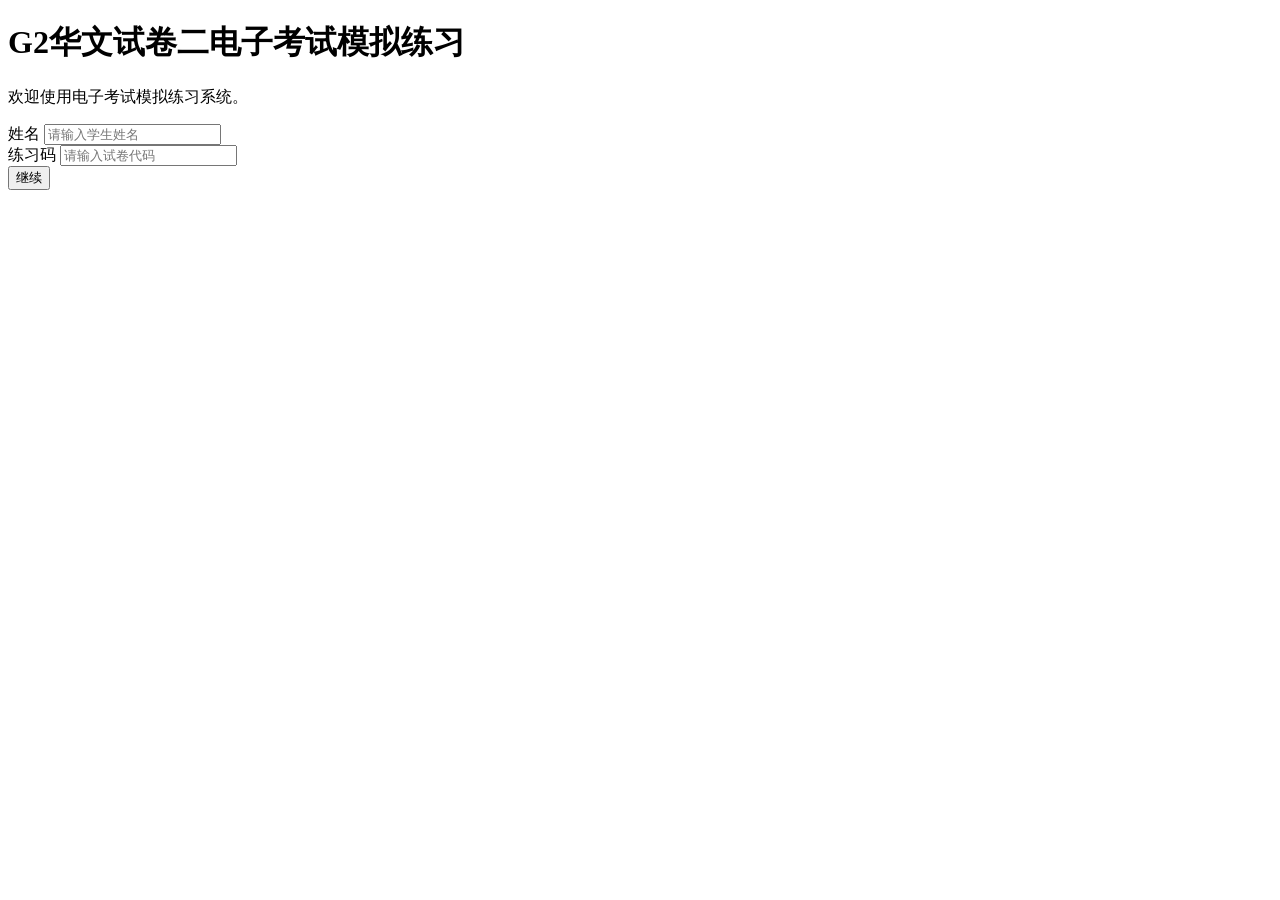
==== index.html @ bc46bff0 "Create index.html" ====
<!DOCTYPE html>
<html lang="zh-Hans">
<head>
    <meta charset="UTF-8">
    <meta name="viewport" content="width=device-width, initial-scale=1.0">
    <title>G2华文试卷二电子考试模拟练习</title>

    <link rel="stylesheet" href="css/style.css">
</head>

<body>

    <div class="container">

        <h1>G2华文试卷二电子考试模拟练习</h1>

        <p class="subtitle">
            欢迎使用电子考试模拟练习系统。
        </p>

        <div class="form-group">
            <label for="studentName">姓名</label>
            <input
                type="text"
                id="studentName"
                placeholder="请输入学生姓名"
                autocomplete="off">
        </div>

        <div class="form-group">
            <label for="paperCode">练习码</label>
            <input
                type="text"
                id="paperCode"
                placeholder="请输入试卷代码"
                autocomplete="off">
        </div>

        <button onclick="startLogin()">继续</button>

    </div>

    <script src="js/login.js"></script>

</body>
</html>
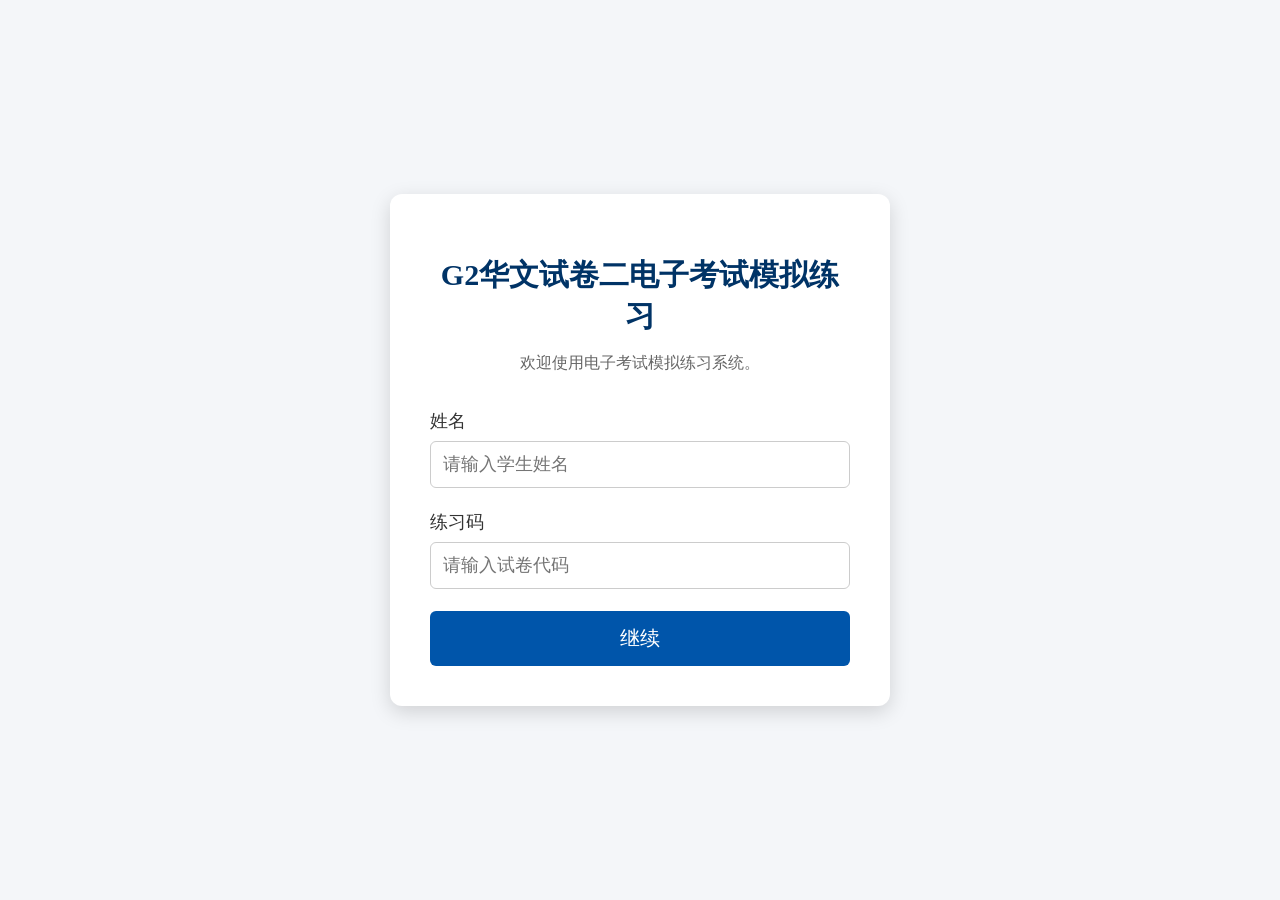
==== commit e7338a62: "Update index.html" ====
--- a/index.html
+++ b/index.html
@@ -5,7 +5,7 @@
     <meta name="viewport" content="width=device-width, initial-scale=1.0">
     <title>G2华文试卷二电子考试模拟练习</title>
 
-    <link rel="stylesheet" href="css/style.css">
+    <link rel="stylesheet" href="css/login.css">
 </head>
 
 <body>
--- a/css/login.css
+++ b/css/login.css
@@ -0,0 +1,85 @@
+/* =========================
+   G2华文试卷二电子考试模拟练习
+   style.css
+   ========================= */
+
+body {
+    margin: 0;
+    padding: 0;
+    background-color: #f4f6f9;
+    font-family: "STZhongsong", "SimSun", "Microsoft YaHei", serif;
+    display: flex;
+    justify-content: center;
+    align-items: center;
+    min-height: 100vh;
+}
+
+.container {
+    width: 420px;
+    background: white;
+    padding: 40px;
+    border-radius: 12px;
+    box-shadow: 0 6px 20px rgba(0,0,0,0.15);
+    text-align: center;
+}
+
+h1 {
+    font-size: 30px;
+    margin-bottom: 12px;
+    color: #003366;
+}
+
+.subtitle {
+    font-size: 16px;
+    color: #666666;
+    margin-bottom: 35px;
+}
+
+.form-group {
+    text-align: left;
+    margin-bottom: 22px;
+}
+
+label {
+    display: block;
+    margin-bottom: 8px;
+    font-size: 18px;
+    color: #333333;
+}
+
+input {
+    width: 100%;
+    box-sizing: border-box;
+    padding: 12px;
+    font-size: 18px;
+    font-family: "STZhongsong", "SimSun", "Microsoft YaHei", serif;
+    border: 1px solid #cccccc;
+    border-radius: 6px;
+    outline: none;
+}
+
+input:focus {
+    border-color: #0055aa;
+    box-shadow: 0 0 5px rgba(0,85,170,0.3);
+}
+
+button {
+    width: 100%;
+    padding: 14px;
+    font-size: 20px;
+    font-family: "STZhongsong", "SimSun", "Microsoft YaHei", serif;
+    background-color: #0055aa;
+    color: white;
+    border: none;
+    border-radius: 6px;
+    cursor: pointer;
+    transition: background-color 0.2s ease;
+}
+
+button:hover {
+    background-color: #003f80;
+}
+
+button:active {
+    background-color: #002d5a;
+}
